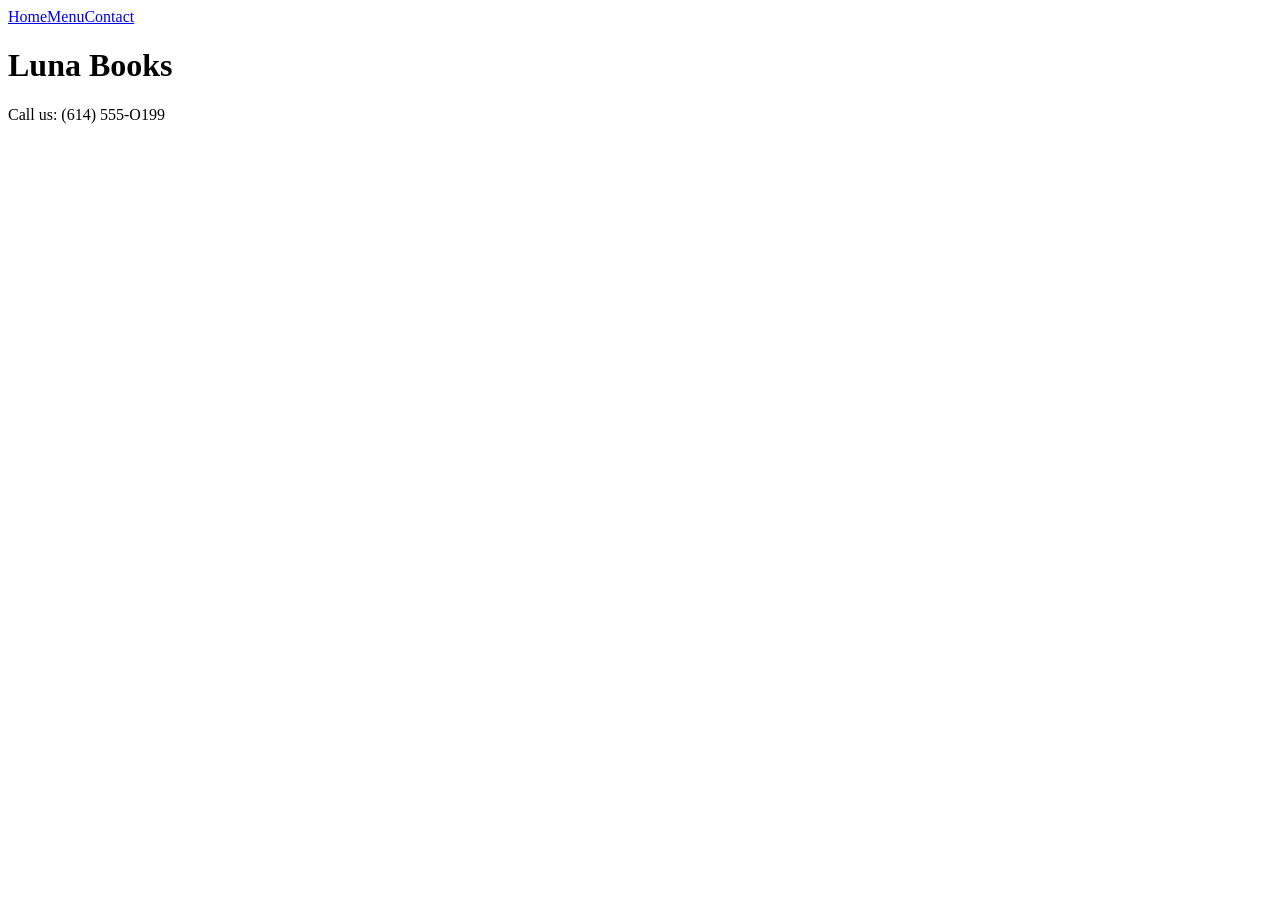
==== index.html @ 33fc1d73 "chore: add starter files" ====
<!DOCTYPE html>
<html lang="en">
<head><meta charset="UTF-8"><title>Luna Books</title><link rel="stylesheet" href="css/styles.css"></head>
<body><nav><a href="index.html">Home</a><a href="pages/catalog.html">Menu</a><a href="pages/contact.html">Contact</a></nav><h1>Luna Books</h1><footer>Call us: (614) 555-O199</footer></body>
</html>
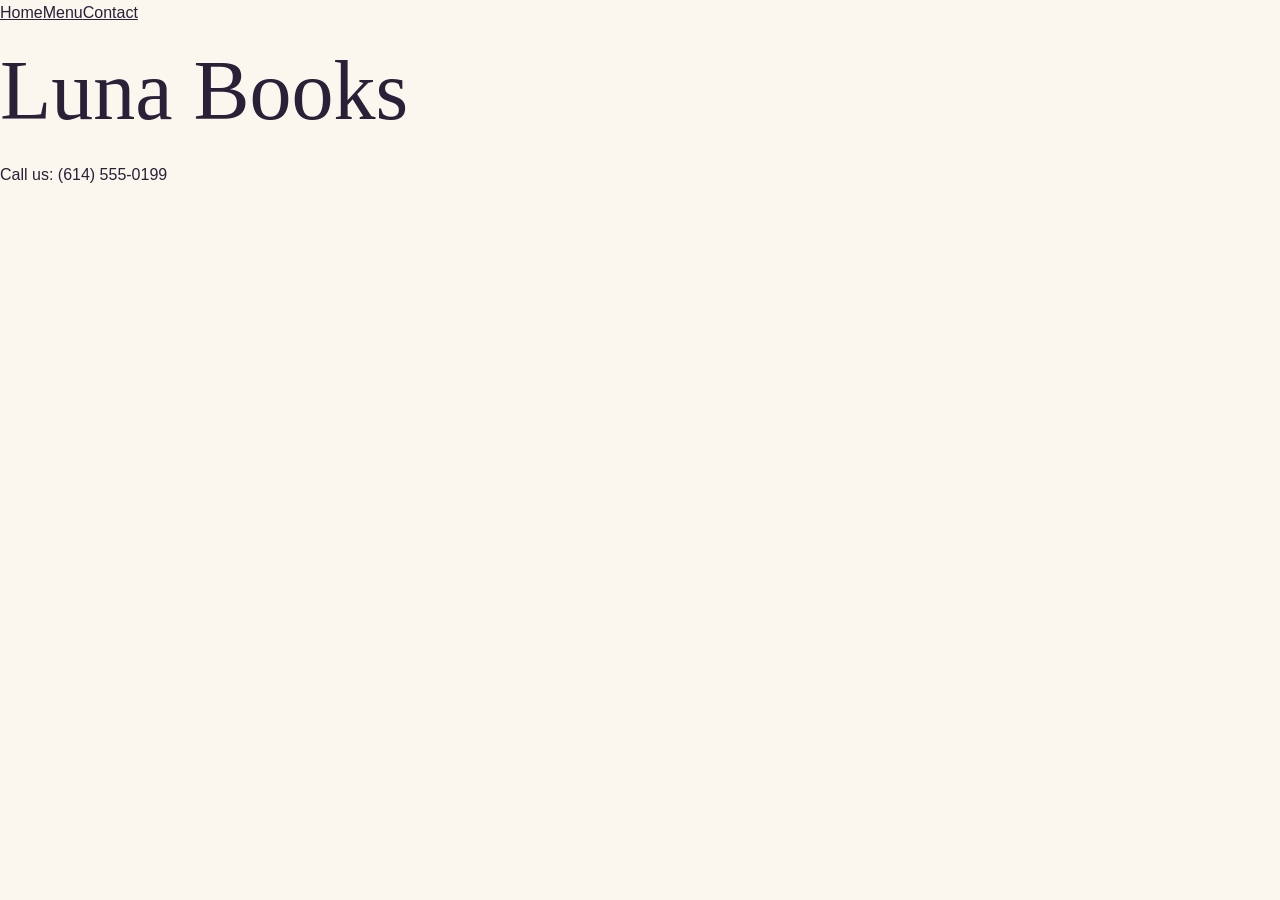
==== commit 07e161ab: "fix: correct phone number in footer" ====
--- a/index.html
+++ b/index.html
@@ -1,5 +1,5 @@
 <!DOCTYPE html>
 <html lang="en">
 <head><meta charset="UTF-8"><title>Luna Books</title><link rel="stylesheet" href="css/styles.css"></head>
-<body><nav><a href="index.html">Home</a><a href="pages/catalog.html">Menu</a><a href="pages/contact.html">Contact</a></nav><h1>Luna Books</h1><footer>Call us: (614) 555-O199</footer></body>
+<body><nav><a href="index.html">Home</a><a href="pages/catalog.html">Menu</a><a href="pages/contact.html">Contact</a></nav><h1>Luna Books</h1><footer>Call us: (614) 555-0199</footer></body>
 </html>
--- a/css/styles.css
+++ b/css/styles.css
@@ -0,0 +1,2 @@
+:root { --primary: #514474; --ink:#282137; --muted:#73675d; --cream:#fbf7ee; --accent:#c6b4e7; --line:#dfd5c5; }
+*{box-sizing:border-box}body{margin:0;background:var(--cream);color:var(--ink);font-family:Arial,sans-serif;line-height:1.6}a{color:inherit}button,input,textarea{font:inherit}button,a,input,textarea{touch-action:manipulation}:focus-visible{outline:3px solid #514474;outline-offset:5px}.skip-link{position:absolute;left:16px;top:-80px;background:#fff;padding:12px;z-index:5}.skip-link:focus{top:12px}.wrap{width:min(1120px,90%);margin:auto}.site-header{border-bottom:1px solid var(--line);background:var(--cream)}.nav{display:flex;align-items:center;justify-content:space-between;gap:24px;min-height:90px}.brand{font-family:Georgia,serif;font-size:26px;font-weight:bold;text-decoration:none;white-space:nowrap}.brand span{color:var(--primary)}.nav-links{display:flex;gap:24px;align-items:center}.nav-links a{text-decoration:none;font-size:14px;color:var(--muted);margin:0}.nav-links a[aria-current=page]{color:var(--primary);font-weight:700}.eyebrow{text-transform:uppercase;letter-spacing:3px;font-size:11px;font-weight:bold;color:var(--primary)}h1,h2,h3{font-family:Georgia,serif;line-height:1.12;font-weight:400}h1{font-size:clamp(42px,7vw,84px);margin:18px 0 24px}h2{font-size:38px}h3{font-size:26px;margin:0 0 12px}.intro{max-width:590px;color:var(--muted);font-size:18px}.btn{display:inline-flex;justify-content:center;align-items:center;min-height:48px;padding:12px 24px;border:1px solid var(--primary);background:var(--primary);color:#fff;text-decoration:none;border-radius:4px;cursor:pointer;font-size:14px;font-weight:700}.btn.secondary{background:transparent;color:var(--primary)}.actions{display:flex;flex-wrap:wrap;gap:12px;margin-top:30px}.hero{display:grid;grid-template-columns:1.1fr 1fr;gap:64px;align-items:center;padding:70px 0}.hero-art{width:100%;border-radius:180px 180px 12px 12px;background:#e8dbc3}.small-note{font-size:12px;color:var(--muted)}.page-head{padding:55px 0 30px}.page-head h1{font-size:60px;margin-bottom:16px}.filters{display:flex;gap:10px;flex-wrap:wrap;margin-bottom:28px}.filters button{border:1px solid var(--line);padding:9px 20px;border-radius:30px;background:transparent;cursor:pointer;color:var(--ink)}.filters button[aria-pressed=true]{background:var(--ink);color:#fff}.cards{display:grid;grid-template-columns:repeat(3,1fr);gap:22px;margin-bottom:65px}.card{padding:28px;background:#fffdf8;border:1px solid var(--line);border-radius:10px}.book-icon{font-size:36px;margin-bottom:26px}.card p{color:var(--muted);font-size:14px}.price{font-weight:700;color:var(--primary);font-size:20px}.tag{font-size:10px;text-transform:uppercase;letter-spacing:2px;color:var(--primary)}.site-footer{border-top:1px solid var(--line);padding:28px 0;margin-top:40px}.footer-content{display:flex;justify-content:space-between;gap:18px;font-size:13px;color:var(--muted)}.split{display:grid;grid-template-columns:1fr 1fr;gap:64px;margin:25px 0 70px}.panel{padding:32px;background:#fffdf8;border:1px solid var(--line);border-radius:10px}.field{display:flex;flex-direction:column;gap:7px;margin-bottom:20px}.field label{font-weight:700;font-size:14px}input,textarea{width:100%;border:1px solid #aa9b89;border-radius:4px;background:#fff;padding:12px;color:var(--ink)}textarea{min-height:130px;resize:vertical}.status{min-height:25px;font-size:14px;color:var(--primary)}.detail{border-bottom:1px solid var(--line);padding:16px 0}.detail strong{display:block}.detail p{margin:6px 0;color:var(--muted)}[hidden]{display:none!important}@media(max-width:760px){.nav{flex-direction:column;align-items:flex-start;padding:20px 0;gap:15px}.nav-links{gap:20px;flex-wrap:wrap}.hero,.split{grid-template-columns:1fr;gap:32px}.hero{padding:36px 0}.hero-art{max-height:370px}.cards{grid-template-columns:1fr}.page-head{padding-top:30px}.page-head h1{font-size:44px}.footer-content{flex-direction:column}.panel{padding:24px}}
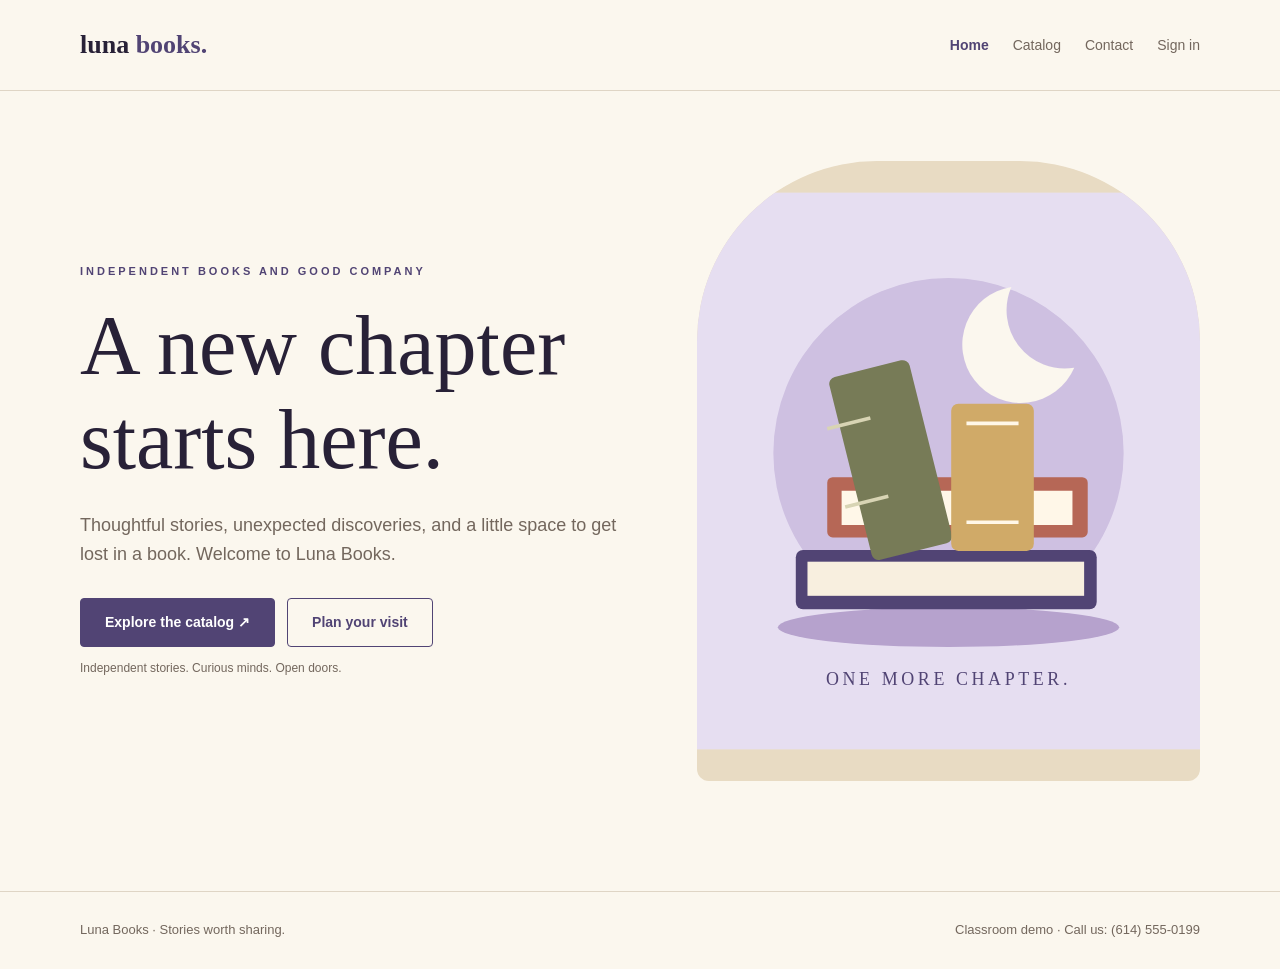
==== commit ae993741: "feat: add bookstore home page with corrected footer Added viewport and description meta tags for bet" ====
--- a/index.html
+++ b/index.html
@@ -1,5 +1 @@
-<!DOCTYPE html>
-<html lang="en">
-<head><meta charset="UTF-8"><title>Luna Books</title><link rel="stylesheet" href="css/styles.css"></head>
-<body><nav><a href="index.html">Home</a><a href="pages/catalog.html">Menu</a><a href="pages/contact.html">Contact</a></nav><h1>Luna Books</h1><footer>Call us: (614) 555-0199</footer></body>
-</html>
+<!DOCTYPE html><html lang="en"><head><meta charset="UTF-8"><meta name="viewport" content="width=device-width, initial-scale=1"><meta name="description" content="Luna Books classroom website. Explore our book catalog and discover your next read."><title>Home | Luna Books</title><link rel="stylesheet" href="css/styles.css"></head><body><a class="skip-link" href="#main">Skip to content</a><header class="site-header"><nav class="wrap nav" aria-label="Main navigation"><a class="brand" href="index.html">luna<span> books.</span></a><div class="nav-links"><a href="index.html" aria-current="page">Home</a><a href="pages/catalog.html">Catalog</a><a href="pages/contact.html">Contact</a><a href="pages/login.html">Sign in</a></div></nav></header><main id="main" class="wrap"><section class="hero"><div><p class="eyebrow">Independent books and good company</p><h1>A new chapter<br>starts here.</h1><p class="intro">Thoughtful stories, unexpected discoveries, and a little space to get lost in a book. Welcome to Luna Books.</p><div class="actions"><a class="btn" href="pages/catalog.html">Explore the catalog ↗</a><a class="btn secondary" href="pages/contact.html">Plan your visit</a></div><p class="small-note">Independent stories. Curious minds. Open doors.</p></div><img class="hero-art" src="assets/images/books.svg" alt="Illustration of colorful books and a crescent moon" width="560" height="620"></section></main><footer class="site-footer"><div class="wrap footer-content"><span>Luna Books · Stories worth sharing.</span><span>Classroom demo · Call us: (614) 555-0199</span></div></footer></body></html>
